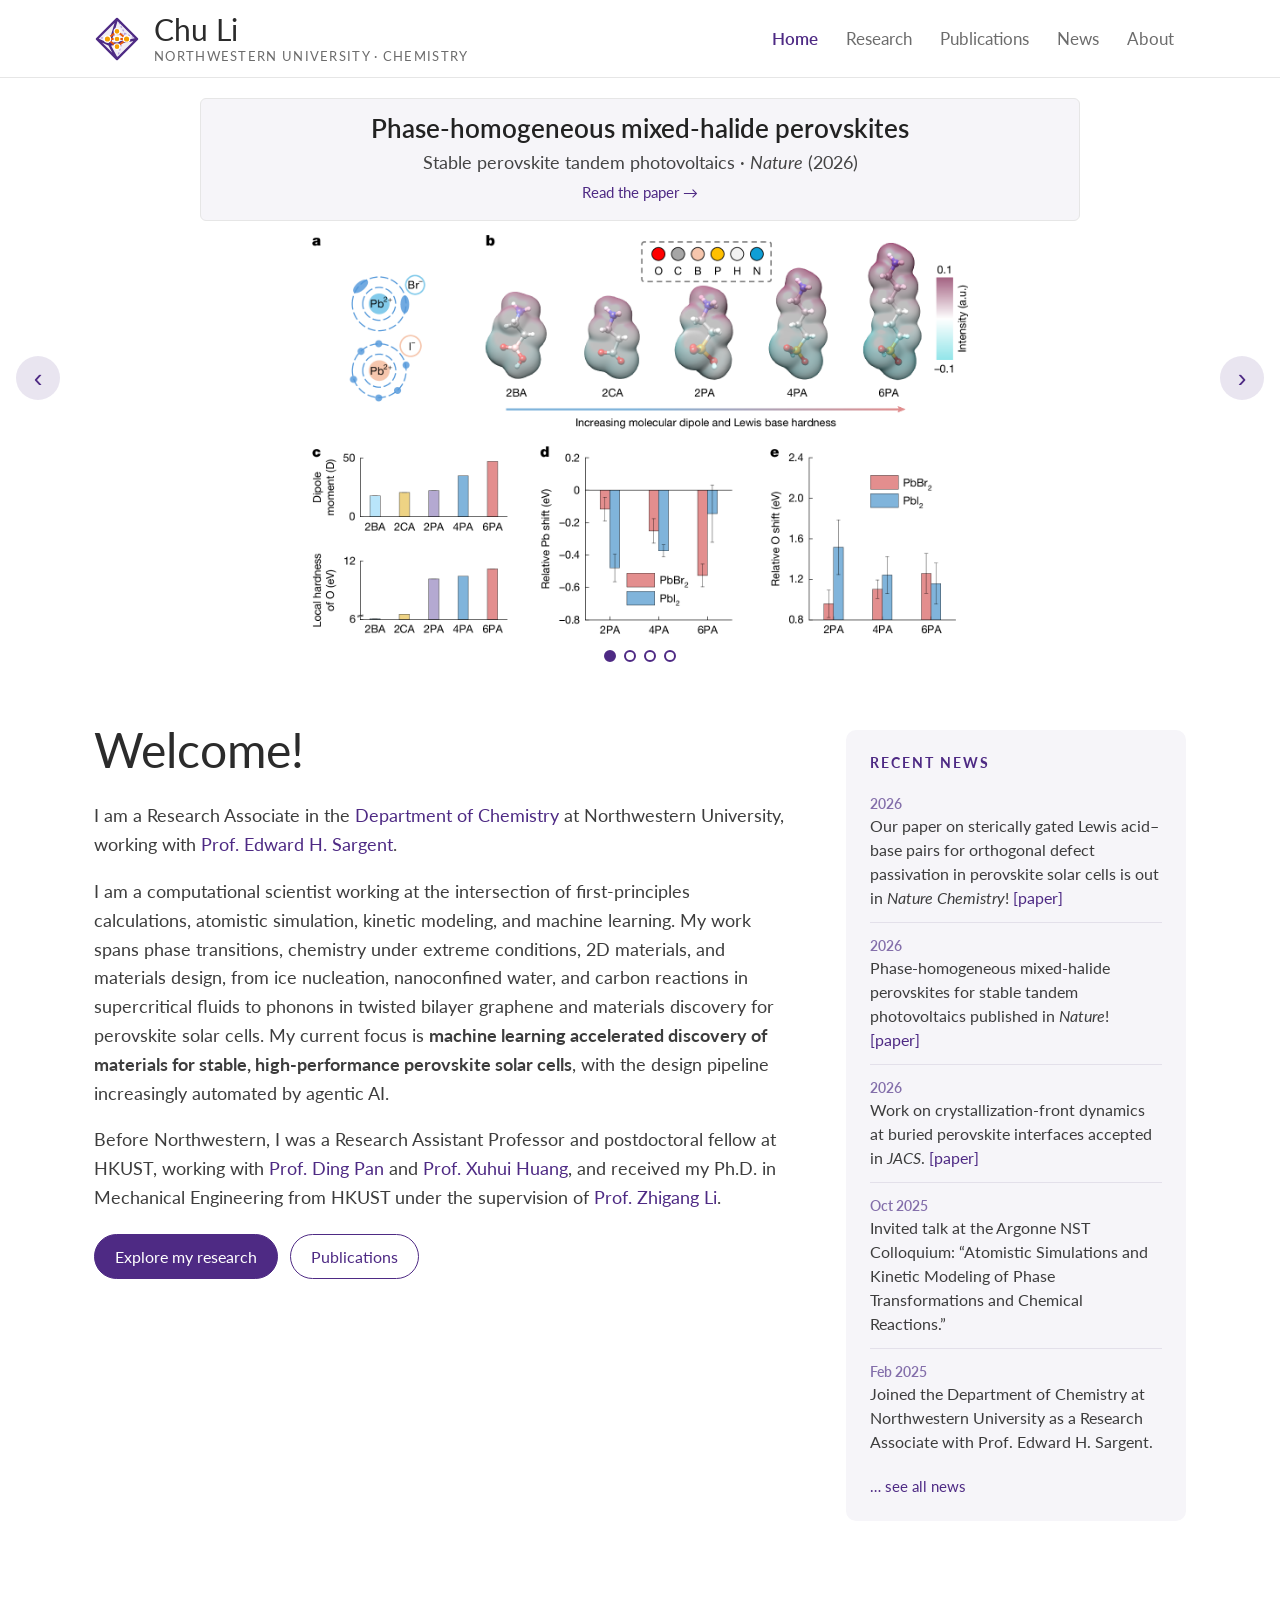
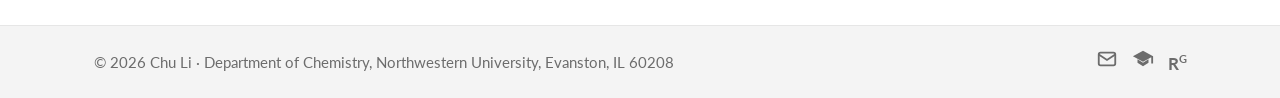
==== index.html @ de976ab4 "Research website Co-Authored-By: Claude Opus 5.5 <noreply@anthropic.com>" ====
<!doctype html>
<html lang="en">
<head>
  <meta charset="utf-8">
  <meta name="viewport" content="width=device-width, initial-scale=1">
  <title>Chu Li · Northwestern University</title>
  <meta name="description" content="Chu Li — Research Associate in Chemistry at Northwestern University. First-principles calculations, atomistic simulations, kinetic modeling, and machine learning for phase transitions, chemistry under extreme conditions, materials design, and high-performance perovskite solar cells.">
  <link href="https://fonts.googleapis.com/css2?family=Lato:wght@400;700&display=swap" rel="stylesheet">
  <link rel="icon" type="image/svg+xml" href="images/logo.svg">
  <link rel="stylesheet" href="style.css?v=20261015172823">
</head>
<body>
<header id="site-header"></header>

<!-- ===== Highlight carousel =====
     Each slide shows a paper figure (images/pubs/) under its caption. -->
<section class="carousel">
  <div class="slide fig">
    <div class="caption"><b>Phase-homogeneous mixed-halide perovskites</b>
      <span>Stable perovskite tandem photovoltaics · <i>Nature</i> (2026)</span>
      <a href="https://doi.org/10.1038/s41586-026-10929-2" target="_blank" rel="noopener">Read the paper →</a></div>
    <img src="images/pubs/21.png" alt="Figure from the Nature 2026 paper on phase-homogeneous mixed-halide perovskites">
  </div>
  <div class="slide fig">
    <div class="caption"><b>Sterically gated Lewis acid–base pairs</b>
      <span>Orthogonal defect passivation in perovskite solar cells · <i>Nature Chemistry</i> (2026)</span>
      <a href="https://doi.org/10.1038/s41557-026-02261-z" target="_blank" rel="noopener">Read the paper →</a></div>
    <img src="images/pubs/22.png" alt="Strong versus weak Lewis acid–base coordination for dual defect passivation">
  </div>
  <div class="slide fig">
    <div class="caption"><b>Hidden reaction kinetics of CO<sub>2</sub> in supercritical water</b>
      <span>First-principles Markov state models of deep-Earth carbon · <i>PNAS</i> (2025)</span>
      <a href="https://doi.org/10.1073/pnas.2406356121" target="_blank" rel="noopener">Read the paper →</a></div>
    <img src="images/pubs/20.png" alt="Workflow for constructing Markov state models of dissolved carbon">
  </div>
  <div class="slide fig">
    <div class="caption"><b>Classical vs. non-classical ice nucleation</b>
      <span>Temperature-dependent kinetic pathways · <i>Nature Communications</i> (2021)</span>
      <a href="https://doi.org/10.1038/s41467-021-25267-2" target="_blank" rel="noopener">Read the paper →</a></div>
    <img src="images/pubs/19.png" alt="Ice nucleation pathway network and critical nuclei">
  </div>
  <button class="prev" aria-label="Previous">‹</button>
  <button class="next" aria-label="Next">›</button>
  <div class="dots"></div>
</section>

<main class="container">
  <div class="home-grid">
    <div class="welcome">
      <h1>Welcome!</h1>
      <p>I am a Research Associate in the <a href="https://chemistry.northwestern.edu/" target="_blank" rel="noopener">Department of Chemistry</a>
        at Northwestern University, working with <a href="https://light.northwestern.edu/" target="_blank" rel="noopener">Prof. Edward H. Sargent</a>.</p>
      <p>I am a computational scientist working at the intersection of first-principles calculations, atomistic
        simulation, kinetic modeling, and machine learning. My work spans phase transitions, chemistry under extreme
        conditions, 2D materials, and materials design, from ice nucleation, nanoconfined water, and carbon reactions in
        supercritical fluids to phonons in twisted bilayer graphene and materials discovery for perovskite solar cells. My current focus is <b>machine learning accelerated discovery of
        materials for stable, high-performance perovskite solar cells</b>, with the design pipeline increasingly
        automated by agentic AI.</p>
      <p>Before Northwestern, I was a Research Assistant Professor and postdoctoral fellow at HKUST, working with
        <a href="https://angstrom.hkust.edu.hk/" target="_blank" rel="noopener">Prof. Ding Pan</a> and <a href="https://huang.chem.wisc.edu/" target="_blank" rel="noopener">Prof. Xuhui Huang</a>, and received my Ph.D. in Mechanical Engineering from HKUST under the supervision of <a href="https://seng.hkust.edu.hk/about/people/faculty/zhigang-li" target="_blank" rel="noopener">Prof. Zhigang Li</a>.</p>
      <div class="cta">
        <a class="btn solid" href="research.html">Explore my research</a>
        <a class="btn" href="publications.html">Publications</a>
      </div>
    </div>

    <aside class="news-box">
      <h4>RECENT NEWS</h4>
      <ul class="news" id="news-recent"></ul>
      <a class="more" href="news.html">… see all news</a>
    </aside>
  </div>

</main>

<footer id="site-footer"></footer>
<script src="data.js?v=20261015172823"></script>
<script src="site.js?v=20261015172823"></script>
<script>
  renderNews(document.getElementById("news-recent"), 5);
  initCarousel(document.querySelector(".carousel"));
</script>
</body>
</html>
---- style.css ----
:root {
  --text: #3d3d3d;
  --muted: #6c6c6c;
  --faint: #9a9a9a;
  --line: #e6e6e6;
  --bg: #ffffff;
  --soft: #f6f5f9;
  --accent: #4e2a84;        /* Northwestern purple */
  --accent-2: #836eaa;
  --link: #4e2a84;
  --font: "Gill Sans", "Gill Sans MT", "Lato", Calibri, "Segoe UI", sans-serif;
}

* { box-sizing: border-box; }
html { scroll-behavior: smooth; }
body {
  margin: 0; background: var(--bg); color: var(--text);
  font-family: var(--font); font-size: 18px; line-height: 1.6;
  -webkit-font-smoothing: antialiased;
}
a { color: var(--link); text-decoration: none; }
a:hover { text-decoration: underline; text-underline-offset: 3px; }
img { max-width: 100%; }

.container { max-width: 1140px; margin: 0 auto; padding: 0 24px; }

h1 { font-weight: 400; font-size: 48px; line-height: 1.15; margin: 40px 0 24px; color: #2b2b2b; }
h2 { font-weight: 400; font-size: 32px; margin: 48px 0 20px; padding-bottom: 12px; border-bottom: 1px solid var(--line); color: #2b2b2b; }
h3 { font-weight: 600; font-size: 21px; margin: 32px 0 8px; color: #2b2b2b; }
.eyebrow { font-size: 14px; letter-spacing: .14em; text-transform: uppercase; color: var(--accent); font-weight: 600; }

/* ================= Header ================= */
#site-header { position: sticky; top: 0; z-index: 50; background: rgba(255,255,255,.96); backdrop-filter: blur(8px); border-bottom: 1px solid var(--line); }
.header-inner { max-width: 1140px; margin: 0 auto; padding: 14px 24px; display: flex; align-items: center; gap: 24px; }
.brand { display: flex; align-items: center; gap: 14px; color: #2b2b2b; }
.brand:hover { text-decoration: none; }
.brand-mark { width: 46px; height: 46px; color: var(--accent); display: grid; place-items: center; }
.brand-mark svg { width: 46px; height: 46px; }
.brand-text { font-size: 30px; line-height: 1.05; }
.brand-text small { display: block; font-size: 13px; letter-spacing: .1em; text-transform: uppercase; color: var(--muted); margin-top: 4px; }
.main-nav { margin-left: auto; display: flex; gap: 4px; }
.main-nav a { color: var(--muted); padding: 6px 12px; border-radius: 6px; font-size: 17px; }
.main-nav a:hover { color: var(--accent); background: var(--soft); text-decoration: none; }
.main-nav a.active { color: var(--accent); font-weight: 600; }
.menu-btn { display: none; margin-left: auto; background: none; border: 1px solid var(--line); border-radius: 6px; padding: 9px 10px; cursor: pointer; }
.menu-btn span { display: block; width: 22px; height: 2px; background: #555; margin: 4px 0; }

/* ================= Carousel ================= */
.carousel { position: relative; height: 440px; overflow: hidden; background: #1e1433; }
.slide {
  position: absolute; inset: 0; opacity: 0; transition: opacity .9s ease;
  background: var(--img, none) center / cover no-repeat, var(--grad);
}
.slide.on { opacity: 1; }
.slide > svg { position: absolute; inset: 0; width: 100%; height: 100%; opacity: .55; }
.slide .caption {
  position: absolute; left: 50%; top: 28px; transform: translateX(-50%);
  width: min(880px, calc(100% - 120px)); text-align: center;
  background: rgba(255,255,255,.9); border-radius: 6px; padding: 14px 24px;
  box-shadow: 0 4px 24px rgba(0,0,0,.12);
}
.slide .caption b { display: block; font-size: 26px; font-weight: 600; color: #222; line-height: 1.2; }
.slide .caption span { display: block; font-size: 18px; color: #444; margin-top: 4px; }
.slide .caption a { font-size: 15px; }
.carousel .prev, .carousel .next {
  position: absolute; top: 50%; transform: translateY(-50%); z-index: 3;
  width: 44px; height: 44px; border-radius: 50%; border: 0; cursor: pointer;
  background: rgba(255,255,255,.18); color: #fff; font-size: 26px; line-height: 1;
}
.carousel .prev:hover, .carousel .next:hover { background: rgba(255,255,255,.35); }
.carousel .prev { left: 16px; } .carousel .next { right: 16px; }
.dots { position: absolute; bottom: 16px; left: 0; right: 0; display: flex; justify-content: center; gap: 8px; z-index: 3; }
.dots button { width: 12px; height: 12px; border-radius: 50%; border: 2px solid #fff; background: transparent; padding: 0; cursor: pointer; }
.dots button.on { background: #fff; }

/* ================= Home ================= */
.home-grid { display: grid; grid-template-columns: 1fr 340px; gap: 56px; padding: 8px 0 40px; }
.welcome h1 { margin-top: 36px; }
.welcome p { margin: 0 0 18px; }
.cta { display: inline-flex; gap: 12px; flex-wrap: wrap; margin-top: 4px; }
.btn { display: inline-block; padding: 9px 20px; border-radius: 999px; border: 1px solid var(--accent); color: var(--accent); font-size: 16px; }
.btn:hover { background: var(--accent); color: #fff; text-decoration: none; }
.btn.solid { background: var(--accent); color: #fff; }
.btn.solid:hover { background: #3b1f66; }

.news-box { margin-top: 44px; background: var(--soft); border-radius: 10px; padding: 22px 24px; align-self: start; }
.news-box h4 { margin: 0 0 6px; font-size: 14px; letter-spacing: .14em; color: var(--accent); }
ul.news { list-style: none; margin: 0; padding: 0; }
ul.news li { padding: 12px 0; border-bottom: 1px solid #e3e0ea; font-size: 16px; line-height: 1.5; }
ul.news li:last-child { border-bottom: 0; }
.news-date { display: block; font-size: 14px; font-weight: 600; color: var(--accent-2); }
.news-box .more { display: inline-block; margin-top: 8px; font-size: 15px; }

.highlights { display: grid; grid-template-columns: repeat(3, 1fr); gap: 24px; }
.hl {
  border: 1px solid var(--line); border-radius: 10px; overflow: hidden; background: #fff;
  transition: transform .2s ease, box-shadow .2s ease;
}
.hl:hover { transform: translateY(-4px); box-shadow: 0 12px 28px rgba(40,20,80,.12); }
.hl .thumb { height: 150px; background: var(--img, none) center / cover, var(--grad); position: relative; }
.hl .thumb svg { position: absolute; inset: 0; width: 100%; height: 100%; opacity: .6; }
.hl .body { padding: 18px 20px 20px; }
.hl .body h3 { margin: 6px 0 8px; font-size: 19px; line-height: 1.3; }
.hl .body p { margin: 0; font-size: 16px; color: var(--muted); }

/* ================= Research page ================= */
.page-hero { background: linear-gradient(120deg, #2a1650, #4e2a84 55%, #6b4fa3); color: #fff; padding: 56px 0 48px; position: relative; overflow: hidden; }
.page-hero h1 { color: #fff; margin: 0 0 8px; }
.page-hero p { margin: 0; max-width: 760px; font-size: 20px; opacity: .9; }
.page-hero svg { position: absolute; right: -40px; top: -20px; width: 420px; opacity: .18; color: #fff; }

.direction { display: grid; grid-template-columns: 360px 1fr; gap: 40px; align-items: center; padding: 36px 0; border-bottom: 1px solid var(--line); }
.direction:nth-of-type(even) { grid-template-columns: 1fr 360px; }
.direction:nth-of-type(even) .figure { order: 2; }
.direction .figure { height: 230px; border-radius: 10px; background: var(--img, none) center / cover, var(--grad); position: relative; overflow: hidden; }
.direction .figure svg { position: absolute; inset: 0; width: 100%; height: 100%; opacity: .6; }
.direction h3 { margin-top: 4px; font-size: 26px; font-weight: 400; }
.direction p { margin: 0 0 10px; }

.chips { display: flex; flex-wrap: wrap; gap: 8px; list-style: none; padding: 0; margin: 0; }
.chips li { font-size: 15px; padding: 4px 12px; border-radius: 999px; background: var(--soft); color: var(--text); }

/* ================= Publications ================= */
.pub-meta { color: var(--muted); }
.filter { display: flex; flex-wrap: wrap; gap: 8px; align-items: center; margin: 12px 0 8px; }
.filter-label { font-weight: 600; margin-right: 4px; }
.pill {
  display: inline-block; font-family: inherit; font-size: 14px; line-height: 1.4;
  padding: 2px 11px; border-radius: 999px; border: 0;
  background: var(--c, #888); color: #fff; cursor: pointer; transition: opacity .2s;
}
.pill.dim { opacity: .3; }
.pill-status { background: #2b3a67; font-size: 12px; font-weight: 600; letter-spacing: .05em; border-radius: 4px; cursor: default; }
.legend { font-size: 15px; color: var(--muted); margin: 4px 0 16px; }

ol.pubs { list-style: none; padding: 0; margin: 0; }
ol.pubs li { display: grid; grid-template-columns: 46px 1fr; gap: 6px; padding: 16px 0; border-bottom: 1px solid var(--line); font-size: 17px; line-height: 1.5; }
ol.pubs li[hidden] { display: none; }
ol.pubs b { color: #111; }
.pub-n { color: var(--faint); font-size: 15px; padding-top: 2px; }
.pub-title { color: var(--accent); }
.pub-title a { color: inherit; }
.pub-tags { margin-top: 6px; display: flex; flex-wrap: wrap; gap: 6px; }
.pub-tags .pill { font-size: 13px; padding: 1px 9px; }

/* ================= News page ================= */
.timeline { list-style: none; padding: 0; margin: 0; border-left: 2px solid #e3e0ea; }
.timeline li { position: relative; padding: 0 0 26px 28px; }
.timeline li::before { content: ""; position: absolute; left: -7px; top: 6px; width: 12px; height: 12px; border-radius: 50%; background: #fff; border: 3px solid var(--accent); }
.timeline .news-date { font-size: 15px; }

/* ================= About ================= */
.about-grid { display: grid; grid-template-columns: 260px 1fr; gap: 48px; align-items: start; margin-top: 40px; }
.portrait { width: 260px; height: 300px; border-radius: 10px; object-fit: cover; background: linear-gradient(135deg, #ece6f6, #d9cdee); display: grid; place-items: center; color: var(--accent); font-size: 72px; }
.cv-list { list-style: none; padding: 0; margin: 0; }
.cv-list li { display: grid; grid-template-columns: 150px 1fr; gap: 16px; padding: 8px 0; }
.cv-list .when { color: var(--faint); font-size: 16px; }
.cv-list .sub { display: block; color: var(--muted); font-size: 16px; }
.talks li { padding: 10px 0; border-bottom: 1px solid var(--line); }
.talks .kind { font-size: 13px; font-weight: 600; letter-spacing: .06em; color: var(--accent-2); margin-right: 8px; }
.talks .venue { display: block; color: var(--muted); font-size: 16px; }

/* ================= Footer ================= */
#site-footer { margin-top: 64px; background: #f4f4f4; border-top: 1px solid var(--line); }
.footer-inner { max-width: 1140px; margin: 0 auto; padding: 22px 24px; display: flex; justify-content: space-between; align-items: center; gap: 16px; font-size: 15px; color: var(--muted); }
.footer-icons { display: flex; gap: 14px; }
.footer-icons a { color: var(--muted); }
.footer-icons a:hover { color: var(--accent); }
.footer-icons svg { width: 22px; height: 22px; }

/* ================= Fade-in on scroll ================= */
.reveal { opacity: 0; transform: translateY(16px); transition: opacity .7s ease, transform .7s ease; }
.reveal.in { opacity: 1; transform: none; }
@media (prefers-reduced-motion: reduce) { .reveal { opacity: 1; transform: none; } .slide { transition: none; } }

/* ================= Responsive ================= */
@media (max-width: 900px) {
  .menu-btn { display: block; }
  .main-nav { display: none; position: absolute; top: 100%; left: 0; right: 0; flex-direction: column; background: #fff; border-bottom: 1px solid var(--line); padding: 8px 16px; }
  .menu-open .main-nav { display: flex; }
  .home-grid, .about-grid { grid-template-columns: 1fr; gap: 0; }
  .portrait { width: 180px; height: 210px; font-size: 56px; margin-bottom: 24px; }
  .highlights { grid-template-columns: 1fr; }
  .direction, .direction:nth-of-type(even) { grid-template-columns: 1fr; gap: 20px; }
  .direction:nth-of-type(even) .figure { order: 0; }
}
@media (max-width: 600px) {
  body { font-size: 17px; }
  .container, .header-inner, .footer-inner { padding-left: 16px; padding-right: 16px; }
  .brand-text { font-size: 24px; }
  .brand-text small { font-size: 11px; }
  h1 { font-size: 36px; }
  .carousel { height: 300px; }
  .slide .caption { width: calc(100% - 32px); top: 16px; padding: 10px 14px; }
  .slide .caption b { font-size: 19px; }
  .slide .caption span { font-size: 15px; }
  .carousel .prev, .carousel .next { display: none; }
  .cv-list li { grid-template-columns: 1fr; gap: 0; }
  .footer-inner { flex-direction: column; text-align: center; }
  ol.pubs li { grid-template-columns: 36px 1fr; }
}

/* ================= Publication figures & summaries ================= */
ol.pubs li { grid-template-columns: 40px 260px 1fr; gap: 20px; padding: 22px 0; align-items: start; }
.pub-fig { position: relative; }
.pub-fig img {
  display: block; width: 260px; height: 175px; object-fit: contain; background: #fff;
  border: 1px solid var(--line); border-radius: 8px; transition: transform .2s ease, box-shadow .2s ease;
}
.pub-fig a:hover img { transform: scale(1.03); box-shadow: 0 8px 22px rgba(40,20,80,.15); }
.pub-fig a + .pub-ph { display: none; }
.pub-fig.missing a { display: none; }
.pub-fig.missing .pub-ph { display: flex; }
.pub-ph {
  display: flex; align-items: flex-end; width: 260px; height: 175px; border-radius: 8px;
  background: var(--grad); position: relative; overflow: hidden; padding: 10px 12px;
}
.pub-ph svg { position: absolute; inset: 0; width: 100%; height: 100%; opacity: .45; }
.pub-ph span { position: relative; color: #fff; font-size: 14px; font-weight: 600; line-height: 1.25; text-shadow: 0 1px 4px rgba(0,0,0,.35); }
.credit { display: block; margin-top: 4px; font-size: 12px; color: var(--faint); }
.pub-title { display: block; font-size: 19px; font-weight: 600; line-height: 1.35; }
.pub-authors { font-size: 15.5px; color: var(--muted); margin-top: 4px; }
.pub-venue { font-size: 16px; margin-top: 2px; }
.pub-summary { margin: 8px 0 0; font-size: 16px; line-height: 1.55; color: var(--text); }
.pub-doi { font-size: 13px; color: var(--faint); align-self: center; margin-left: 4px; }

@media (max-width: 760px) {
  ol.pubs li { grid-template-columns: 1fr; gap: 10px; }
  ol.pubs .pub-n { display: none; }
  .pub-fig img, .pub-ph { width: 100%; height: 190px; }
}
.pub-fig.missing .credit { display: none; }

/* ================= Real figures in carousel & cards ================= */
.carousel:has(.slide.fig) { background: #f6f5f9; height: 520px; }
.slide.fig { background: #f6f5f9; display: flex; flex-direction: column; align-items: center; padding: 22px 70px 46px; gap: 16px; }
.slide.fig .caption { position: static; transform: none; width: min(880px, 100%); flex: none; }
.slide.fig img { flex: 1; min-height: 0; max-width: 100%; object-fit: contain; background: #fff; border-radius: 8px; box-shadow: 0 4px 20px rgba(40,20,80,.10); padding: 8px; }
.carousel:has(.slide.fig) .prev, .carousel:has(.slide.fig) .next { background: rgba(78,42,132,.12); color: var(--accent); }
.carousel:has(.slide.fig) .prev:hover, .carousel:has(.slide.fig) .next:hover { background: rgba(78,42,132,.25); }
.carousel:has(.slide.fig) .dots button { border-color: var(--accent); }
.carousel:has(.slide.fig) .dots button.on { background: var(--accent); }

.has-img { background: #fff !important; padding: 8px; overflow: hidden; }
.has-img img { display: block; width: 100%; height: 100%; object-fit: contain; }
.hl .thumb.has-img { border-bottom: 1px solid var(--line); }
.direction .figure.has-img { border: 1px solid var(--line); }

@media (max-width: 600px) {
  .carousel:has(.slide.fig) { height: 400px; }
  .slide.fig { padding: 12px 12px 40px; gap: 10px; }
}

/* Caption overlaid on the figure (Coley-style) */
.carousel:has(.slide.fig) { background: #fff; height: 540px; }
.slide.fig { display: block; padding: 0; background: #fff; }
.slide.fig img {
  position: absolute; inset: 0; width: 100%; height: 100%;
  object-fit: contain; padding: 16px 60px 40px; background: #fff;
  border-radius: 0; box-shadow: none;
}
.slide.fig .caption {
  position: absolute; left: 50%; top: 24px; transform: translateX(-50%); z-index: 2;
  width: min(820px, calc(100% - 120px));
  background: rgba(255, 255, 255, .3);
  backdrop-filter: none; -webkit-backdrop-filter: none;
  border: 1px solid rgba(78, 42, 132, .15);
  box-shadow: 0 6px 24px rgba(40, 20, 80, .12);
}
@media (max-width: 600px) {
  .carousel:has(.slide.fig) { height: 380px; }
  .slide.fig img { padding: 8px 8px 34px; }
  .slide.fig .caption { width: calc(100% - 24px); top: 10px; }
}
.slide.fig .caption b, .slide.fig .caption span, .slide.fig .caption a { text-shadow: 0 0 6px #fff, 0 0 2px #fff; }

/* Caption above the figure (no overlay); figure scales to the remaining space */
.carousel:has(.slide.fig) { height: 600px; background: #fff; }
.slide.fig { display: flex; flex-direction: column; align-items: center; padding: 20px 60px 44px; gap: 14px; }
.slide.fig .caption {
  position: static; transform: none; flex: none;
  width: min(880px, 100%);
  background: #f6f5f9; border: 1px solid var(--line); box-shadow: none;
  backdrop-filter: none; -webkit-backdrop-filter: none;
}
.slide.fig .caption b, .slide.fig .caption span, .slide.fig .caption a { text-shadow: none; }
.slide.fig img {
  position: static; flex: 1 1 auto; min-height: 0;
  width: 100%; height: auto; max-width: 1000px;
  object-fit: contain; padding: 0; background: #fff;
}
@media (max-width: 600px) {
  .carousel:has(.slide.fig) { height: 420px; }
  .slide.fig { padding: 10px 10px 36px; gap: 8px; }
  .slide.fig .caption { width: 100%; }
}

/* Wider figures on the Research page for detailed workflow diagrams */
.direction { grid-template-columns: 520px 1fr; }
.direction:nth-of-type(even) { grid-template-columns: 1fr 520px; }
.direction .figure.has-img { height: 290px; }
@media (max-width: 900px) {
  .direction, .direction:nth-of-type(even) { grid-template-columns: 1fr; }
  .direction .figure.has-img { height: auto; aspect-ratio: 16 / 9; }
}

.rg-icon { font-weight: 700; font-size: 17px; line-height: 22px; letter-spacing: -.5px; text-decoration: none !important; }
.rg-icon sup { font-size: 11px; }

/* Smaller portrait on the About page */
.about-grid { grid-template-columns: 200px 1fr; gap: 40px; }
.portrait { width: 200px; height: 230px; }
@media (max-width: 900px) { .portrait { width: 160px; height: 185px; } }

/* Home page: selected publications without paper numbers */
ol.pubs.no-num li { grid-template-columns: 260px 1fr; }
ol.pubs.no-num .pub-n { display: none; }
@media (max-width: 760px) { ol.pubs.no-num li { grid-template-columns: 1fr; } }

/* Year headings on the Publications page */
ol.pubs li.year-head { display: block; padding: 28px 0 6px; border-bottom: 2px solid var(--accent); font-size: 24px; font-weight: 600; color: var(--accent); }
ol.pubs li.year-head[hidden] { display: none; }

/* Research-theme tags: Coley-style pastel pills; selected tag darkens, others fade */
.pill[data-theme] { font-weight: 600; }
.pill[data-theme]:hover { filter: brightness(.92); }
.pill[data-theme].on { filter: brightness(.7); }
.pill[data-theme].dim { opacity: .35; }

/* Smaller text on research-theme tags */
.filter .pill[data-theme] { font-size: 13px; padding: 2px 10px; }
.pub-tags .pill[data-theme] { font-size: 12px; padding: 1px 8px; }
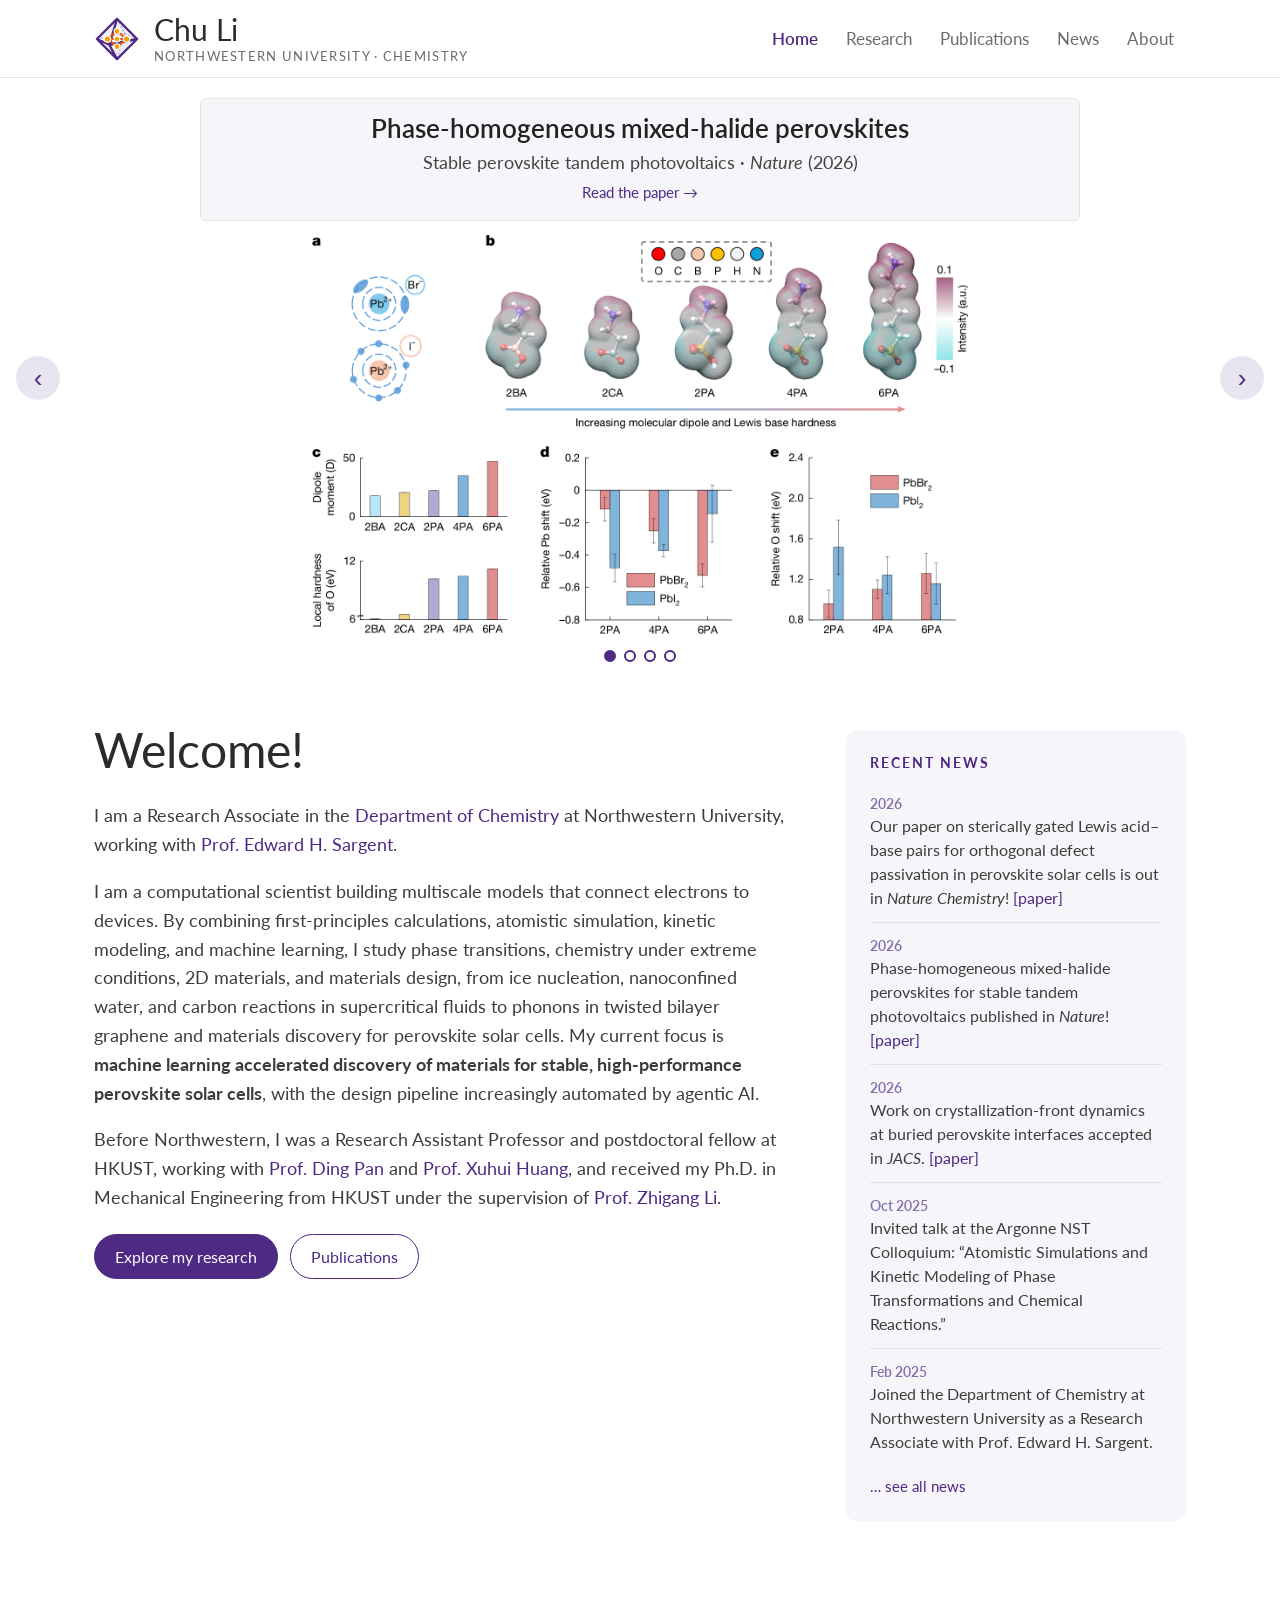
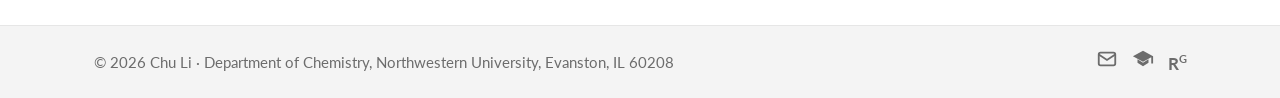
==== commit 473b298a: "Research website Co-Authored-By: Claude Opus 5.5 <noreply@anthropic.com>" ====
--- a/index.html
+++ b/index.html
@@ -7,7 +7,7 @@
   <meta name="description" content="Chu Li — Research Associate in Chemistry at Northwestern University. First-principles calculations, atomistic simulations, kinetic modeling, and machine learning for phase transitions, chemistry under extreme conditions, materials design, and high-performance perovskite solar cells.">
   <link href="https://fonts.googleapis.com/css2?family=Lato:wght@400;700&display=swap" rel="stylesheet">
   <link rel="icon" type="image/svg+xml" href="images/logo.svg">
-  <link rel="stylesheet" href="style.css?v=20261015172823">
+  <link rel="stylesheet" href="style.css?v=20261125145129">
 </head>
 <body>
 <header id="site-header"></header>
@@ -50,10 +50,11 @@
       <h1>Welcome!</h1>
       <p>I am a Research Associate in the <a href="https://chemistry.northwestern.edu/" target="_blank" rel="noopener">Department of Chemistry</a>
         at Northwestern University, working with <a href="https://light.northwestern.edu/" target="_blank" rel="noopener">Prof. Edward H. Sargent</a>.</p>
-      <p>I am a computational scientist working at the intersection of first-principles calculations, atomistic
-        simulation, kinetic modeling, and machine learning. My work spans phase transitions, chemistry under extreme
-        conditions, 2D materials, and materials design, from ice nucleation, nanoconfined water, and carbon reactions in
-        supercritical fluids to phonons in twisted bilayer graphene and materials discovery for perovskite solar cells. My current focus is <b>machine learning accelerated discovery of
+      <p>I am a computational scientist building multiscale models that connect electrons to devices. By combining
+        first-principles calculations, atomistic simulation, kinetic modeling, and machine learning, I study phase
+        transitions, chemistry under extreme conditions, 2D materials, and materials design, from ice nucleation,
+        nanoconfined water, and carbon reactions in supercritical fluids to phonons in twisted bilayer graphene and
+        materials discovery for perovskite solar cells. My current focus is <b>machine learning accelerated discovery of
         materials for stable, high-performance perovskite solar cells</b>, with the design pipeline increasingly
         automated by agentic AI.</p>
       <p>Before Northwestern, I was a Research Assistant Professor and postdoctoral fellow at HKUST, working with
@@ -74,8 +75,8 @@
 </main>
 
 <footer id="site-footer"></footer>
-<script src="data.js?v=20261015172823"></script>
-<script src="site.js?v=20261015172823"></script>
+<script src="data.js?v=20261125145129"></script>
+<script src="site.js?v=20261125145129"></script>
 <script>
   renderNews(document.getElementById("news-recent"), 5);
   initCarousel(document.querySelector(".carousel"));
--- a/style.css
+++ b/style.css
@@ -330,3 +330,9 @@
 /* Smaller text on research-theme tags */
 .filter .pill[data-theme] { font-size: 13px; padding: 2px 10px; }
 .pub-tags .pill[data-theme] { font-size: 12px; padding: 1px 8px; }
+
+/* Research overview figure: centered, framed, not full width */
+.overview-fig { max-width: 860px; margin: 32px auto 8px; padding: 14px 14px 12px; background: #ffffff; border: 1px solid #dcdcdc; border-radius: 12px; }
+.overview-fig img { display: block; width: 100%; height: auto; }
+.overview-fig figcaption { margin-top: 12px; text-align: center; font-size: 19px; color: var(--muted); }
+@media (max-width: 600px) { .overview-fig { margin-top: 24px; padding: 6px 6px 8px; } .overview-fig figcaption { font-size: 16px; } }
